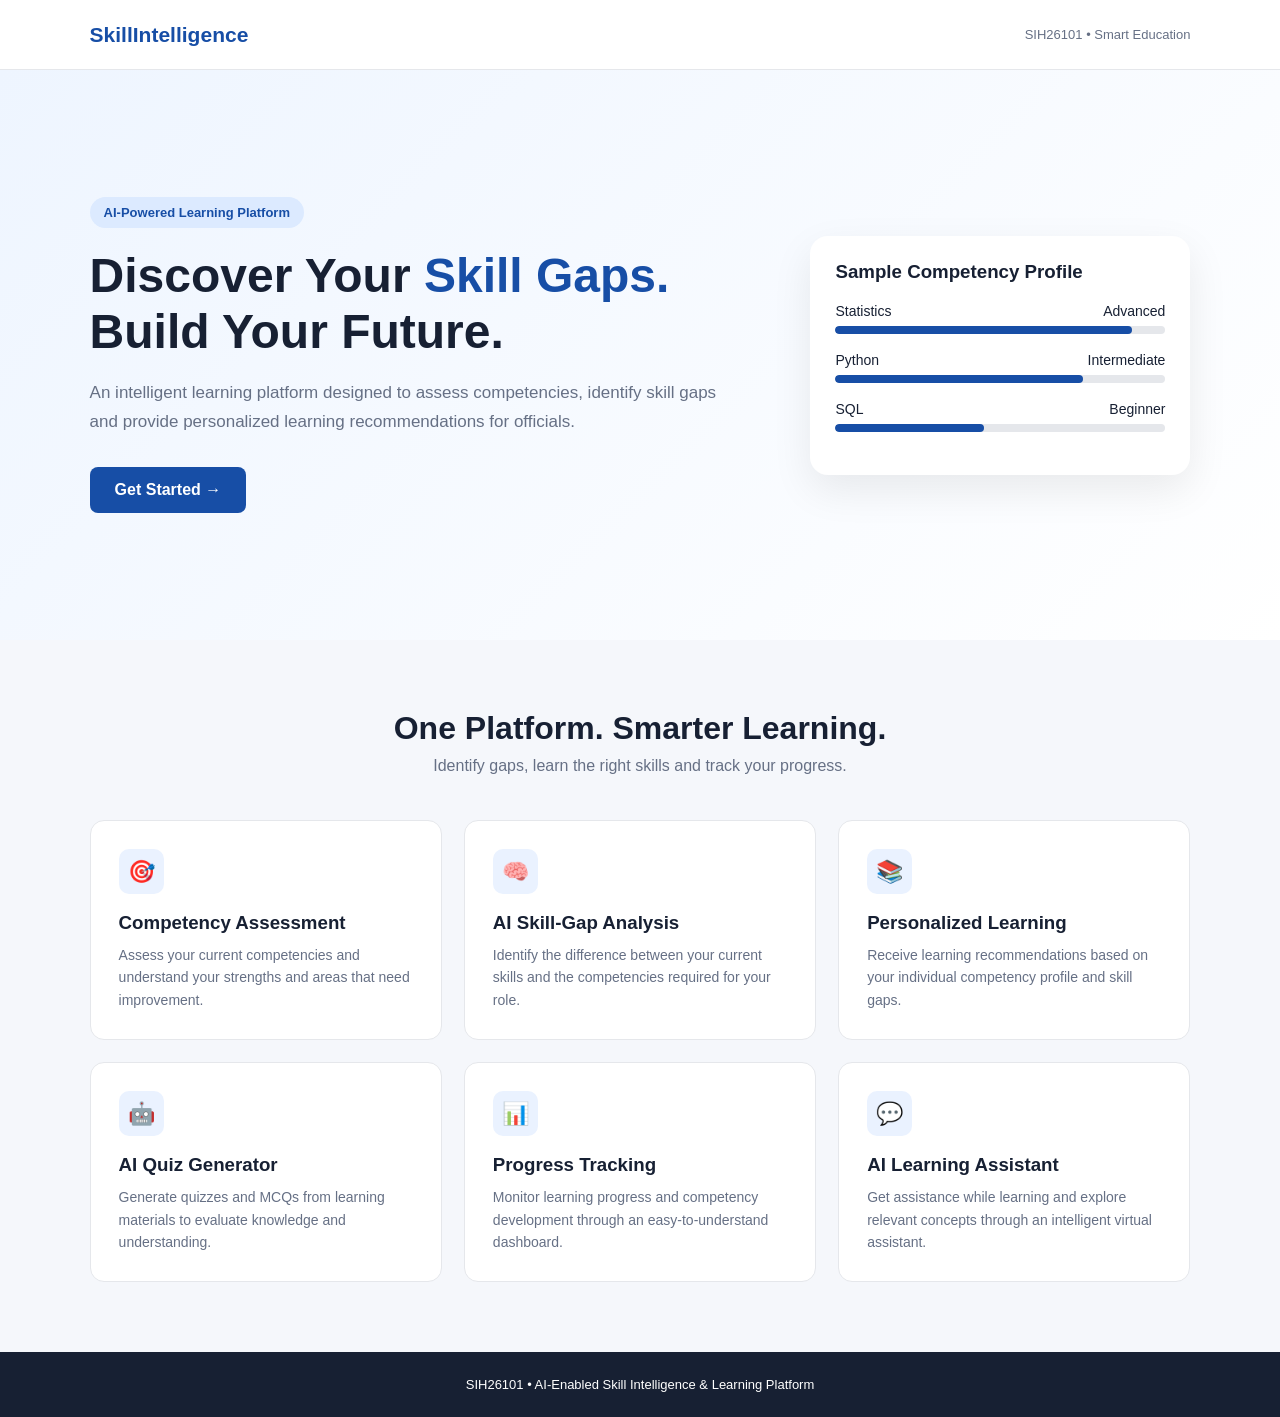
==== index.html @ ec2e2390 "Add initial HTML structure for learning platform This commit adds a complete HTML structure for the " ====
<!DOCTYPE html>
<html lang="en">
<head>
    <meta charset="UTF-8">
    <meta name="viewport" content="width=device-width, initial-scale=1.0">

    <title>Skill Intelligence & Learning Platform</title>

    <style>
        * {
            margin: 0;
            padding: 0;
            box-sizing: border-box;
            font-family: Arial, sans-serif;
        }

        body {
            background: #f5f7fb;
            color: #172033;
        }

        /* NAVBAR */
        nav {
            height: 70px;
            background: white;
            display: flex;
            align-items: center;
            justify-content: space-between;
            padding: 0 7%;
            border-bottom: 1px solid #e5e7eb;
        }

        .logo {
            font-size: 21px;
            font-weight: bold;
            color: #174ea6;
        }

        .nav-tag {
            font-size: 13px;
            color: #667085;
        }

        /* HERO */
        .hero {
            min-height: 570px;
            padding: 80px 7%;
            display: flex;
            align-items: center;
            justify-content: space-between;
            gap: 50px;
            background: linear-gradient(135deg, #eef5ff, #ffffff);
        }

        .hero-content {
            max-width: 650px;
        }

        .badge {
            display: inline-block;
            padding: 8px 14px;
            background: #dceaff;
            color: #174ea6;
            border-radius: 20px;
            font-size: 13px;
            font-weight: bold;
            margin-bottom: 20px;
        }

        .hero h1 {
            font-size: 48px;
            line-height: 1.15;
            margin-bottom: 20px;
        }

        .hero h1 span {
            color: #174ea6;
        }

        .hero p {
            font-size: 17px;
            line-height: 1.7;
            color: #667085;
            margin-bottom: 30px;
        }

        .btn {
            display: inline-block;
            padding: 14px 25px;
            background: #174ea6;
            color: white;
            text-decoration: none;
            border-radius: 8px;
            font-weight: bold;
        }

        .btn:hover {
            background: #123d82;
        }

        /* HERO VISUAL */
        .hero-card {
            width: 380px;
            background: white;
            border-radius: 18px;
            padding: 25px;
            box-shadow: 0 15px 40px rgba(0,0,0,0.08);
        }

        .hero-card h3 {
            margin-bottom: 20px;
        }

        .skill {
            margin: 18px 0;
        }

        .skill-top {
            display: flex;
            justify-content: space-between;
            font-size: 14px;
            margin-bottom: 7px;
        }

        .bar {
            height: 8px;
            background: #e5e7eb;
            border-radius: 10px;
            overflow: hidden;
        }

        .fill {
            height: 100%;
            background: #174ea6;
            border-radius: 10px;
        }

        .fill.python {
            width: 75%;
        }

        .fill.sql {
            width: 45%;
        }

        .fill.stats {
            width: 90%;
        }

        /* FEATURES */
        .features {
            padding: 70px 7%;
        }

        .section-title {
            text-align: center;
            margin-bottom: 45px;
        }

        .section-title h2 {
            font-size: 32px;
            margin-bottom: 10px;
        }

        .section-title p {
            color: #667085;
        }

        .feature-grid {
            display: grid;
            grid-template-columns: repeat(3, 1fr);
            gap: 22px;
        }

        .feature-card {
            background: white;
            padding: 28px;
            border-radius: 14px;
            border: 1px solid #e5e7eb;
        }

        .icon {
            width: 45px;
            height: 45px;
            background: #eaf2ff;
            color: #174ea6;
            display: flex;
            align-items: center;
            justify-content: center;
            border-radius: 10px;
            font-size: 22px;
            margin-bottom: 18px;
        }

        .feature-card h3 {
            margin-bottom: 10px;
        }

        .feature-card p {
            color: #667085;
            line-height: 1.6;
            font-size: 14px;
        }

        /* FOOTER */
        footer {
            background: #172033;
            color: white;
            text-align: center;
            padding: 25px;
            font-size: 13px;
        }

        /* MOBILE */
        @media (max-width: 850px) {

            .hero {
                flex-direction: column;
                text-align: center;
                padding-top: 60px;
            }

            .hero-card {
                width: 100%;
                max-width: 400px;
            }

            .hero h1 {
                font-size: 36px;
            }

            .feature-grid {
                grid-template-columns: 1fr;
            }

            .nav-tag {
                display: none;
            }
        }
    </style>
</head>

<body>

    <!-- NAVBAR -->
    <nav>
        <div class="logo">SkillIntelligence</div>
        <div class="nav-tag">SIH26101 • Smart Education</div>
    </nav>


    <!-- HERO SECTION -->
    <section class="hero">

        <div class="hero-content">

            <div class="badge">
                AI-Powered Learning Platform
            </div>

            <h1>
                Discover Your
                <span>Skill Gaps.</span>
                Build Your Future.
            </h1>

            <p>
                An intelligent learning platform designed to assess
                competencies, identify skill gaps and provide personalized
                learning recommendations for officials.
            </p>

            <a href="dashboard.html" class="btn">
                Get Started →
            </a>

        </div>


        <!-- DEMO SKILL CARD -->
        <div class="hero-card">

            <h3>Sample Competency Profile</h3>

            <div class="skill">

                <div class="skill-top">
                    <span>Statistics</span>
                    <span>Advanced</span>
                </div>

                <div class="bar">
                    <div class="fill stats"></div>
                </div>

            </div>


            <div class="skill">

                <div class="skill-top">
                    <span>Python</span>
                    <span>Intermediate</span>
                </div>

                <div class="bar">
                    <div class="fill python"></div>
                </div>

            </div>


            <div class="skill">

                <div class="skill-top">
                    <span>SQL</span>
                    <span>Beginner</span>
                </div>

                <div class="bar">
                    <div class="fill sql"></div>
                </div>

            </div>

        </div>

    </section>


    <!-- FEATURES -->
    <section class="features">

        <div class="section-title">

            <h2>One Platform. Smarter Learning.</h2>

            <p>
                Identify gaps, learn the right skills and track your progress.
            </p>

        </div>


        <div class="feature-grid">

            <div class="feature-card">

                <div class="icon">🎯</div>

                <h3>Competency Assessment</h3>

                <p>
                    Assess your current competencies and understand your
                    strengths and areas that need improvement.
                </p>

            </div>


            <div class="feature-card">

                <div class="icon">🧠</div>

                <h3>AI Skill-Gap Analysis</h3>

                <p>
                    Identify the difference between your current skills
                    and the competencies required for your role.
                </p>

            </div>


            <div class="feature-card">

                <div class="icon">📚</div>

                <h3>Personalized Learning</h3>

                <p>
                    Receive learning recommendations based on your
                    individual competency profile and skill gaps.
                </p>

            </div>


            <div class="feature-card">

                <div class="icon">🤖</div>

                <h3>AI Quiz Generator</h3>

                <p>
                    Generate quizzes and MCQs from learning materials
                    to evaluate knowledge and understanding.
                </p>

            </div>


            <div class="feature-card">

                <div class="icon">📊</div>

                <h3>Progress Tracking</h3>

                <p>
                    Monitor learning progress and competency development
                    through an easy-to-understand dashboard.
                </p>

            </div>


            <div class="feature-card">

                <div class="icon">💬</div>

                <h3>AI Learning Assistant</h3>

                <p>
                    Get assistance while learning and explore relevant
                    concepts through an intelligent virtual assistant.
                </p>

            </div>

        </div>

    </section>


    <!-- FOOTER -->
    <footer>

        SIH26101 • AI-Enabled Skill Intelligence & Learning Platform

    </footer>

</body>
</html>
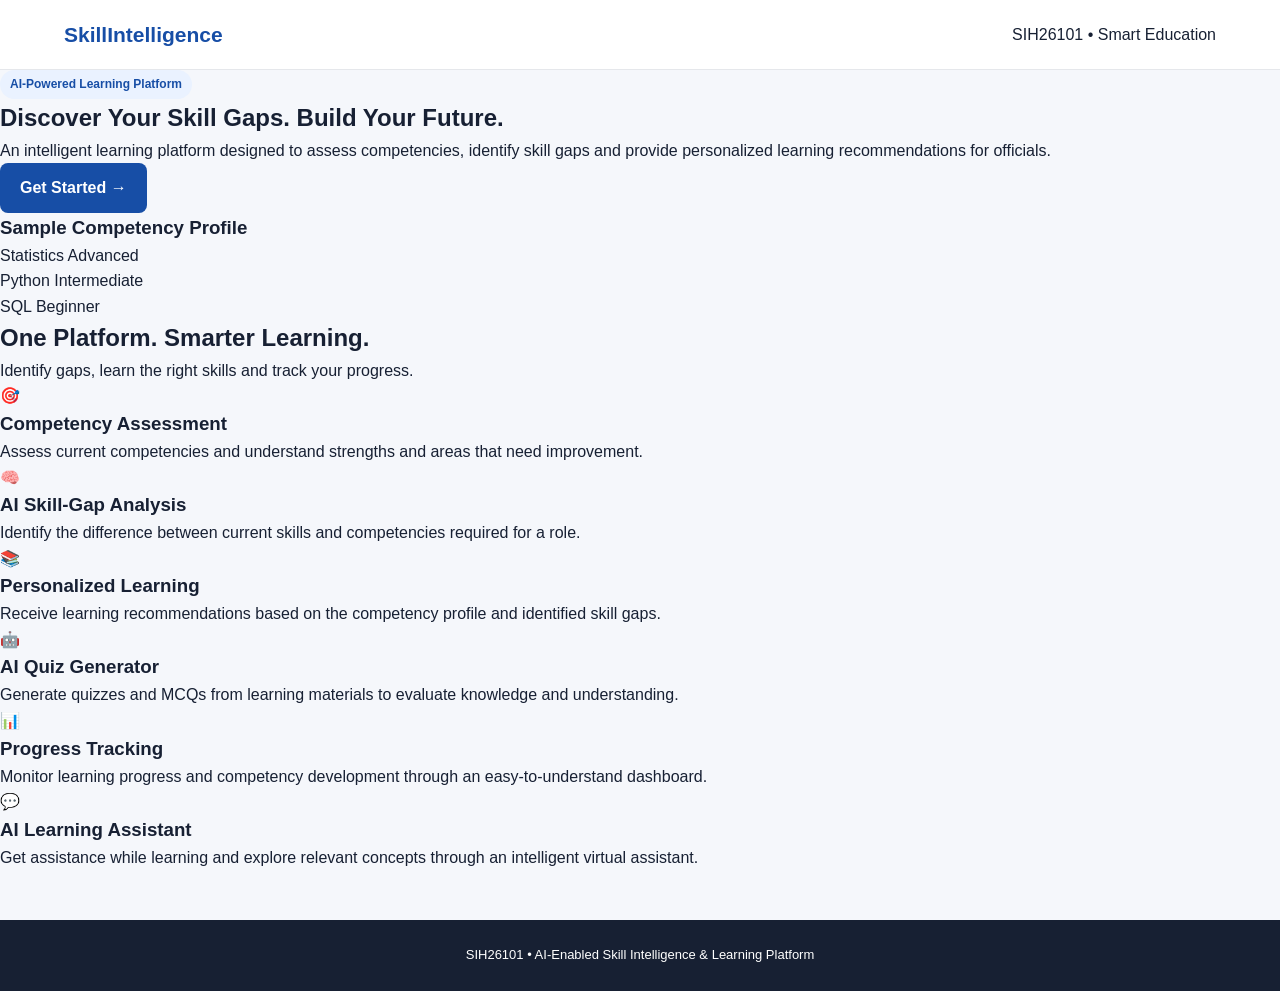
==== commit 6377aa25: "Revise index.html for SEO and layout improvements Updated the title and added a meta description for" ====
--- a/index.html
+++ b/index.html
@@ -4,436 +4,245 @@
     <meta charset="UTF-8">
     <meta name="viewport" content="width=device-width, initial-scale=1.0">
 
-    <title>Skill Intelligence & Learning Platform</title>
-
-    <style>
-        * {
-            margin: 0;
-            padding: 0;
-            box-sizing: border-box;
-            font-family: Arial, sans-serif;
-        }
-
-        body {
-            background: #f5f7fb;
-            color: #172033;
-        }
-
-        /* NAVBAR */
-        nav {
-            height: 70px;
-            background: white;
-            display: flex;
-            align-items: center;
-            justify-content: space-between;
-            padding: 0 7%;
-            border-bottom: 1px solid #e5e7eb;
-        }
-
-        .logo {
-            font-size: 21px;
-            font-weight: bold;
-            color: #174ea6;
-        }
-
-        .nav-tag {
-            font-size: 13px;
-            color: #667085;
-        }
-
-        /* HERO */
-        .hero {
-            min-height: 570px;
-            padding: 80px 7%;
-            display: flex;
-            align-items: center;
-            justify-content: space-between;
-            gap: 50px;
-            background: linear-gradient(135deg, #eef5ff, #ffffff);
-        }
-
-        .hero-content {
-            max-width: 650px;
-        }
-
-        .badge {
-            display: inline-block;
-            padding: 8px 14px;
-            background: #dceaff;
-            color: #174ea6;
-            border-radius: 20px;
-            font-size: 13px;
-            font-weight: bold;
-            margin-bottom: 20px;
-        }
-
-        .hero h1 {
-            font-size: 48px;
-            line-height: 1.15;
-            margin-bottom: 20px;
-        }
-
-        .hero h1 span {
-            color: #174ea6;
-        }
-
-        .hero p {
-            font-size: 17px;
-            line-height: 1.7;
-            color: #667085;
-            margin-bottom: 30px;
-        }
-
-        .btn {
-            display: inline-block;
-            padding: 14px 25px;
-            background: #174ea6;
-            color: white;
-            text-decoration: none;
-            border-radius: 8px;
-            font-weight: bold;
-        }
-
-        .btn:hover {
-            background: #123d82;
-        }
-
-        /* HERO VISUAL */
-        .hero-card {
-            width: 380px;
-            background: white;
-            border-radius: 18px;
-            padding: 25px;
-            box-shadow: 0 15px 40px rgba(0,0,0,0.08);
-        }
-
-        .hero-card h3 {
-            margin-bottom: 20px;
-        }
-
-        .skill {
-            margin: 18px 0;
-        }
-
-        .skill-top {
-            display: flex;
-            justify-content: space-between;
-            font-size: 14px;
-            margin-bottom: 7px;
-        }
-
-        .bar {
-            height: 8px;
-            background: #e5e7eb;
-            border-radius: 10px;
-            overflow: hidden;
-        }
-
-        .fill {
-            height: 100%;
-            background: #174ea6;
-            border-radius: 10px;
-        }
-
-        .fill.python {
-            width: 75%;
-        }
-
-        .fill.sql {
-            width: 45%;
-        }
-
-        .fill.stats {
-            width: 90%;
-        }
-
-        /* FEATURES */
-        .features {
-            padding: 70px 7%;
-        }
-
-        .section-title {
-            text-align: center;
-            margin-bottom: 45px;
-        }
-
-        .section-title h2 {
-            font-size: 32px;
-            margin-bottom: 10px;
-        }
-
-        .section-title p {
-            color: #667085;
-        }
-
-        .feature-grid {
-            display: grid;
-            grid-template-columns: repeat(3, 1fr);
-            gap: 22px;
-        }
-
-        .feature-card {
-            background: white;
-            padding: 28px;
-            border-radius: 14px;
-            border: 1px solid #e5e7eb;
-        }
-
-        .icon {
-            width: 45px;
-            height: 45px;
-            background: #eaf2ff;
-            color: #174ea6;
-            display: flex;
-            align-items: center;
-            justify-content: center;
-            border-radius: 10px;
-            font-size: 22px;
-            margin-bottom: 18px;
-        }
-
-        .feature-card h3 {
-            margin-bottom: 10px;
-        }
-
-        .feature-card p {
-            color: #667085;
-            line-height: 1.6;
-            font-size: 14px;
-        }
-
-        /* FOOTER */
-        footer {
-            background: #172033;
-            color: white;
-            text-align: center;
-            padding: 25px;
-            font-size: 13px;
-        }
-
-        /* MOBILE */
-        @media (max-width: 850px) {
-
-            .hero {
-                flex-direction: column;
-                text-align: center;
-                padding-top: 60px;
-            }
-
-            .hero-card {
-                width: 100%;
-                max-width: 400px;
-            }
-
-            .hero h1 {
-                font-size: 36px;
-            }
-
-            .feature-grid {
-                grid-template-columns: 1fr;
-            }
-
-            .nav-tag {
-                display: none;
-            }
-        }
-    </style>
+    <meta name="description"
+        content="AI-enabled Skill Intelligence and Learning Platform for competency assessment, skill-gap analysis and personalized learning.">
+
+    <title>SkillIntelligence | SIH26101</title>
+
+    <!-- Common website design -->
+    <link rel="stylesheet" href="styles.css">
 </head>
 
 <body>
 
-    <!-- NAVBAR -->
-    <nav>
-        <div class="logo">SkillIntelligence</div>
-        <div class="nav-tag">SIH26101 • Smart Education</div>
+    <!-- =========================
+         NAVBAR
+         ========================= -->
+    <nav class="navbar">
+
+        <a href="index.html" class="logo">
+            SkillIntelligence
+        </a>
+
+        <div class="nav-tag">
+            SIH26101 • Smart Education
+        </div>
+
     </nav>
 
 
-    <!-- HERO SECTION -->
-    <section class="hero">
-
-        <div class="hero-content">
-
-            <div class="badge">
-                AI-Powered Learning Platform
-            </div>
-
-            <h1>
-                Discover Your
-                <span>Skill Gaps.</span>
-                Build Your Future.
-            </h1>
-
-            <p>
-                An intelligent learning platform designed to assess
-                competencies, identify skill gaps and provide personalized
-                learning recommendations for officials.
-            </p>
-
-            <a href="dashboard.html" class="btn">
-                Get Started →
-            </a>
-
-        </div>
-
-
-        <!-- DEMO SKILL CARD -->
-        <div class="hero-card">
-
-            <h3>Sample Competency Profile</h3>
-
-            <div class="skill">
-
-                <div class="skill-top">
-                    <span>Statistics</span>
-                    <span>Advanced</span>
-                </div>
-
-                <div class="bar">
-                    <div class="fill stats"></div>
-                </div>
-
-            </div>
-
-
-            <div class="skill">
-
-                <div class="skill-top">
-                    <span>Python</span>
-                    <span>Intermediate</span>
-                </div>
-
-                <div class="bar">
-                    <div class="fill python"></div>
-                </div>
-
-            </div>
-
-
-            <div class="skill">
-
-                <div class="skill-top">
-                    <span>SQL</span>
-                    <span>Beginner</span>
-                </div>
-
-                <div class="bar">
-                    <div class="fill sql"></div>
-                </div>
-
-            </div>
-
-        </div>
-
-    </section>
-
-
-    <!-- FEATURES -->
-    <section class="features">
-
-        <div class="section-title">
-
-            <h2>One Platform. Smarter Learning.</h2>
-
-            <p>
-                Identify gaps, learn the right skills and track your progress.
-            </p>
-
-        </div>
-
-
-        <div class="feature-grid">
-
-            <div class="feature-card">
-
-                <div class="icon">🎯</div>
-
-                <h3>Competency Assessment</h3>
+    <!-- =========================
+         MAIN CONTENT
+         ========================= -->
+    <main>
+
+        <!-- HERO -->
+        <section class="hero">
+
+            <div class="hero-content">
+
+                <div class="badge">
+                    AI-Powered Learning Platform
+                </div>
+
+                <h1>
+                    Discover Your
+                    <span>Skill Gaps.</span>
+                    Build Your Future.
+                </h1>
 
                 <p>
-                    Assess your current competencies and understand your
-                    strengths and areas that need improvement.
+                    An intelligent learning platform designed to assess
+                    competencies, identify skill gaps and provide personalized
+                    learning recommendations for officials.
                 </p>
 
-            </div>
-
-
-            <div class="feature-card">
-
-                <div class="icon">🧠</div>
-
-                <h3>AI Skill-Gap Analysis</h3>
+                <a href="dashboard.html" class="btn">
+                    Get Started →
+                </a>
+
+            </div>
+
+
+            <!-- SAMPLE COMPETENCY PROFILE -->
+            <div class="hero-card">
+
+                <h3>
+                    Sample Competency Profile
+                </h3>
+
+                <div class="skill">
+
+                    <div class="skill-top">
+                        <span>Statistics</span>
+                        <span>Advanced</span>
+                    </div>
+
+                    <div class="bar">
+                        <div class="fill stats"></div>
+                    </div>
+
+                </div>
+
+
+                <div class="skill">
+
+                    <div class="skill-top">
+                        <span>Python</span>
+                        <span>Intermediate</span>
+                    </div>
+
+                    <div class="bar">
+                        <div class="fill python"></div>
+                    </div>
+
+                </div>
+
+
+                <div class="skill">
+
+                    <div class="skill-top">
+                        <span>SQL</span>
+                        <span>Beginner</span>
+                    </div>
+
+                    <div class="bar">
+                        <div class="fill sql"></div>
+                    </div>
+
+                </div>
+
+            </div>
+
+        </section>
+
+
+        <!-- =========================
+             FEATURES
+             ========================= -->
+        <section class="features">
+
+            <div class="section-title">
+
+                <h2>
+                    One Platform. Smarter Learning.
+                </h2>
 
                 <p>
-                    Identify the difference between your current skills
-                    and the competencies required for your role.
+                    Identify gaps, learn the right skills and track your progress.
                 </p>
 
             </div>
 
 
-            <div class="feature-card">
-
-                <div class="icon">📚</div>
-
-                <h3>Personalized Learning</h3>
-
-                <p>
-                    Receive learning recommendations based on your
-                    individual competency profile and skill gaps.
-                </p>
-
-            </div>
-
-
-            <div class="feature-card">
-
-                <div class="icon">🤖</div>
-
-                <h3>AI Quiz Generator</h3>
-
-                <p>
-                    Generate quizzes and MCQs from learning materials
-                    to evaluate knowledge and understanding.
-                </p>
-
-            </div>
-
-
-            <div class="feature-card">
-
-                <div class="icon">📊</div>
-
-                <h3>Progress Tracking</h3>
-
-                <p>
-                    Monitor learning progress and competency development
-                    through an easy-to-understand dashboard.
-                </p>
-
-            </div>
-
-
-            <div class="feature-card">
-
-                <div class="icon">💬</div>
-
-                <h3>AI Learning Assistant</h3>
-
-                <p>
-                    Get assistance while learning and explore relevant
-                    concepts through an intelligent virtual assistant.
-                </p>
-
-            </div>
-
-        </div>
-
-    </section>
-
-
-    <!-- FOOTER -->
-    <footer>
+            <div class="feature-grid">
+
+                <div class="feature-card">
+
+                    <div class="icon">🎯</div>
+
+                    <h3>
+                        Competency Assessment
+                    </h3>
+
+                    <p>
+                        Assess current competencies and understand strengths
+                        and areas that need improvement.
+                    </p>
+
+                </div>
+
+
+                <div class="feature-card">
+
+                    <div class="icon">🧠</div>
+
+                    <h3>
+                        AI Skill-Gap Analysis
+                    </h3>
+
+                    <p>
+                        Identify the difference between current skills and
+                        competencies required for a role.
+                    </p>
+
+                </div>
+
+
+                <div class="feature-card">
+
+                    <div class="icon">📚</div>
+
+                    <h3>
+                        Personalized Learning
+                    </h3>
+
+                    <p>
+                        Receive learning recommendations based on the
+                        competency profile and identified skill gaps.
+                    </p>
+
+                </div>
+
+
+                <div class="feature-card">
+
+                    <div class="icon">🤖</div>
+
+                    <h3>
+                        AI Quiz Generator
+                    </h3>
+
+                    <p>
+                        Generate quizzes and MCQs from learning materials
+                        to evaluate knowledge and understanding.
+                    </p>
+
+                </div>
+
+
+                <div class="feature-card">
+
+                    <div class="icon">📊</div>
+
+                    <h3>
+                        Progress Tracking
+                    </h3>
+
+                    <p>
+                        Monitor learning progress and competency development
+                        through an easy-to-understand dashboard.
+                    </p>
+
+                </div>
+
+
+                <div class="feature-card">
+
+                    <div class="icon">💬</div>
+
+                    <h3>
+                        AI Learning Assistant
+                    </h3>
+
+                    <p>
+                        Get assistance while learning and explore relevant
+                        concepts through an intelligent virtual assistant.
+                    </p>
+
+                </div>
+
+            </div>
+
+        </section>
+
+    </main>
+
+
+    <!-- =========================
+         FOOTER
+         ========================= -->
+    <footer class="footer">
 
         SIH26101 • AI-Enabled Skill Intelligence & Learning Platform
 
--- a/styles.css
+++ b/styles.css
@@ -0,0 +1,841 @@
+/* =========================================================
+   SIH26101 - COMMON WEBSITE DESIGN SYSTEM
+   This file is shared by all pages.
+   ========================================================= */
+
+:root {
+    --primary: #174ea6;
+    --primary-dark: #123d82;
+    --primary-light: #eaf2ff;
+
+    --background: #f5f7fb;
+    --surface: #ffffff;
+
+    --text: #172033;
+    --text-light: #667085;
+    --text-muted: #98a2b3;
+
+    --border: #e5e7eb;
+    --success: #16803c;
+    --warning: #b54708;
+    --danger: #d92d20;
+
+    --radius-sm: 8px;
+    --radius-md: 12px;
+    --radius-lg: 18px;
+
+    --shadow-sm: 0 2px 8px rgba(0, 0, 0, 0.05);
+    --shadow-md: 0 8px 25px rgba(0, 0, 0, 0.07);
+    --shadow-lg: 0 15px 40px rgba(0, 0, 0, 0.08);
+
+    --max-width: 1200px;
+}
+
+
+/* =========================================================
+   RESET
+   ========================================================= */
+
+* {
+    margin: 0;
+    padding: 0;
+    box-sizing: border-box;
+}
+
+html {
+    scroll-behavior: smooth;
+}
+
+body {
+    font-family: Arial, Helvetica, sans-serif;
+    background: var(--background);
+    color: var(--text);
+    line-height: 1.6;
+}
+
+a {
+    color: inherit;
+    text-decoration: none;
+}
+
+button,
+input,
+select,
+textarea {
+    font: inherit;
+}
+
+button {
+    cursor: pointer;
+}
+
+img {
+    max-width: 100%;
+    display: block;
+}
+
+
+/* =========================================================
+   COMMON CONTAINER
+   ========================================================= */
+
+.container {
+    width: 90%;
+    max-width: var(--max-width);
+    margin: 0 auto;
+}
+
+
+/* =========================================================
+   NAVBAR
+   ========================================================= */
+
+.navbar {
+    min-height: 70px;
+    background: var(--surface);
+    border-bottom: 1px solid var(--border);
+
+    display: flex;
+    align-items: center;
+    justify-content: space-between;
+
+    padding: 0 5%;
+}
+
+.logo {
+    font-size: 21px;
+    font-weight: 700;
+    color: var(--primary);
+}
+
+.nav-links {
+    display: flex;
+    align-items: center;
+    gap: 22px;
+}
+
+.nav-links a {
+    color: var(--text-light);
+    font-size: 14px;
+    font-weight: 600;
+    transition: 0.2s;
+}
+
+.nav-links a:hover,
+.nav-links a.active {
+    color: var(--primary);
+}
+
+
+/* =========================================================
+   BUTTONS
+   ========================================================= */
+
+.btn {
+    display: inline-flex;
+    align-items: center;
+    justify-content: center;
+    gap: 8px;
+
+    padding: 12px 20px;
+
+    border: none;
+    border-radius: var(--radius-sm);
+
+    background: var(--primary);
+    color: white;
+
+    font-weight: 700;
+    cursor: pointer;
+
+    transition: 0.2s;
+}
+
+.btn:hover {
+    background: var(--primary-dark);
+    transform: translateY(-1px);
+}
+
+.btn-secondary {
+    background: var(--primary-light);
+    color: var(--primary);
+}
+
+.btn-secondary:hover {
+    background: #dceaff;
+}
+
+.btn-outline {
+    background: transparent;
+    color: var(--primary);
+    border: 1px solid var(--primary);
+}
+
+.btn-outline:hover {
+    background: var(--primary-light);
+}
+
+.btn-danger {
+    background: var(--danger);
+}
+
+.btn-success {
+    background: var(--success);
+}
+
+
+/* =========================================================
+   PAGE HEADER
+   ========================================================= */
+
+.page-header {
+    padding: 35px 0 25px;
+}
+
+.page-header h1 {
+    font-size: 32px;
+    margin-bottom: 7px;
+}
+
+.page-header p {
+    color: var(--text-light);
+}
+
+
+/* =========================================================
+   CARDS
+   ========================================================= */
+
+.card {
+    background: var(--surface);
+    border: 1px solid var(--border);
+    border-radius: var(--radius-md);
+    padding: 24px;
+    box-shadow: var(--shadow-sm);
+}
+
+.card:hover {
+    box-shadow: var(--shadow-md);
+}
+
+.card-title {
+    font-size: 20px;
+    margin-bottom: 8px;
+}
+
+.card-text {
+    color: var(--text-light);
+}
+
+
+/* =========================================================
+   GRID
+   ========================================================= */
+
+.grid {
+    display: grid;
+    gap: 20px;
+}
+
+.grid-2 {
+    grid-template-columns: repeat(2, 1fr);
+}
+
+.grid-3 {
+    grid-template-columns: repeat(3, 1fr);
+}
+
+.grid-4 {
+    grid-template-columns: repeat(4, 1fr);
+}
+
+
+/* =========================================================
+   DASHBOARD SIDEBAR
+   ========================================================= */
+
+.dashboard-layout {
+    display: flex;
+    min-height: calc(100vh - 70px);
+}
+
+.sidebar {
+    width: 245px;
+    background: var(--surface);
+    border-right: 1px solid var(--border);
+    padding: 25px 15px;
+    flex-shrink: 0;
+}
+
+.sidebar-title {
+    font-size: 12px;
+    color: var(--text-muted);
+    text-transform: uppercase;
+    font-weight: 700;
+    padding: 0 12px;
+    margin-bottom: 10px;
+}
+
+.sidebar a {
+    display: flex;
+    align-items: center;
+    gap: 10px;
+
+    padding: 12px;
+    margin-bottom: 4px;
+
+    border-radius: var(--radius-sm);
+
+    color: var(--text-light);
+    font-size: 14px;
+    font-weight: 600;
+}
+
+.sidebar a:hover,
+.sidebar a.active {
+    background: var(--primary-light);
+    color: var(--primary);
+}
+
+.main-content {
+    flex: 1;
+    padding: 30px 5%;
+    min-width: 0;
+}
+
+
+/* =========================================================
+   STAT CARDS
+   ========================================================= */
+
+.stat-card {
+    background: var(--surface);
+    border: 1px solid var(--border);
+    border-radius: var(--radius-md);
+    padding: 20px;
+}
+
+.stat-label {
+    color: var(--text-light);
+    font-size: 13px;
+    margin-bottom: 6px;
+}
+
+.stat-value {
+    font-size: 28px;
+    font-weight: 700;
+}
+
+.stat-change {
+    font-size: 12px;
+    margin-top: 5px;
+}
+
+.stat-change.positive {
+    color: var(--success);
+}
+
+.stat-change.warning {
+    color: var(--warning);
+}
+
+
+/* =========================================================
+   PROGRESS BAR
+   ========================================================= */
+
+.progress-wrapper {
+    margin: 15px 0;
+}
+
+.progress-header {
+    display: flex;
+    justify-content: space-between;
+    gap: 10px;
+
+    font-size: 14px;
+    margin-bottom: 7px;
+}
+
+.progress-bar {
+    width: 100%;
+    height: 9px;
+
+    background: #e5e7eb;
+    border-radius: 20px;
+    overflow: hidden;
+}
+
+.progress-fill {
+    height: 100%;
+    background: var(--primary);
+    border-radius: 20px;
+
+    transition: width 0.5s ease;
+}
+
+
+/* =========================================================
+   BADGES
+   ========================================================= */
+
+.badge {
+    display: inline-flex;
+    align-items: center;
+
+    padding: 5px 10px;
+
+    border-radius: 20px;
+
+    background: var(--primary-light);
+    color: var(--primary);
+
+    font-size: 12px;
+    font-weight: 700;
+}
+
+.badge-success {
+    background: #e7f6ec;
+    color: var(--success);
+}
+
+.badge-warning {
+    background: #fff4e5;
+    color: var(--warning);
+}
+
+.badge-danger {
+    background: #feeceb;
+    color: var(--danger);
+}
+
+
+/* =========================================================
+   FORMS
+   ========================================================= */
+
+.form-group {
+    margin-bottom: 18px;
+}
+
+.form-label {
+    display: block;
+    margin-bottom: 7px;
+
+    font-size: 14px;
+    font-weight: 700;
+}
+
+.form-control {
+    width: 100%;
+
+    padding: 12px 14px;
+
+    background: white;
+    border: 1px solid var(--border);
+    border-radius: var(--radius-sm);
+
+    color: var(--text);
+    outline: none;
+
+    transition: 0.2s;
+}
+
+.form-control:focus {
+    border-color: var(--primary);
+    box-shadow: 0 0 0 3px rgba(23, 78, 166, 0.1);
+}
+
+textarea.form-control {
+    min-height: 120px;
+    resize: vertical;
+}
+
+
+/* =========================================================
+   SKILL GAP
+   ========================================================= */
+
+.skill-item {
+    padding: 18px 0;
+    border-bottom: 1px solid var(--border);
+}
+
+.skill-item:last-child {
+    border-bottom: none;
+}
+
+.skill-info {
+    display: flex;
+    justify-content: space-between;
+    gap: 15px;
+    margin-bottom: 8px;
+}
+
+.skill-name {
+    font-weight: 700;
+}
+
+.skill-level {
+    color: var(--text-light);
+    font-size: 13px;
+}
+
+
+/* =========================================================
+   RECOMMENDATION CARDS
+   ========================================================= */
+
+.recommendation-card {
+    background: var(--surface);
+    border: 1px solid var(--border);
+    border-radius: var(--radius-md);
+
+    padding: 22px;
+
+    display: flex;
+    flex-direction: column;
+    gap: 12px;
+}
+
+.recommendation-card h3 {
+    font-size: 18px;
+}
+
+.recommendation-card p {
+    color: var(--text-light);
+    font-size: 14px;
+}
+
+
+/* =========================================================
+   QUIZ
+   ========================================================= */
+
+.quiz-question {
+    background: var(--surface);
+    border: 1px solid var(--border);
+    border-radius: var(--radius-md);
+
+    padding: 25px;
+    margin-bottom: 20px;
+}
+
+.quiz-question h3 {
+    margin-bottom: 18px;
+}
+
+.quiz-option {
+    display: block;
+
+    width: 100%;
+
+    padding: 13px 15px;
+    margin-bottom: 10px;
+
+    text-align: left;
+
+    background: white;
+    border: 1px solid var(--border);
+    border-radius: var(--radius-sm);
+
+    transition: 0.2s;
+}
+
+.quiz-option:hover {
+    border-color: var(--primary);
+    background: var(--primary-light);
+}
+
+.quiz-option.selected {
+    border-color: var(--primary);
+    background: var(--primary-light);
+}
+
+
+/* =========================================================
+   TABLE
+   ========================================================= */
+
+.table-wrapper {
+    width: 100%;
+    overflow-x: auto;
+}
+
+.data-table {
+    width: 100%;
+    border-collapse: collapse;
+    background: var(--surface);
+}
+
+.data-table th,
+.data-table td {
+    padding: 14px;
+    text-align: left;
+    border-bottom: 1px solid var(--border);
+}
+
+.data-table th {
+    font-size: 13px;
+    color: var(--text-light);
+    background: #fafbfc;
+}
+
+.data-table td {
+    font-size: 14px;
+}
+
+
+/* =========================================================
+   ALERTS
+   ========================================================= */
+
+.alert {
+    padding: 14px 16px;
+    border-radius: var(--radius-sm);
+    margin-bottom: 18px;
+    font-size: 14px;
+}
+
+.alert-info {
+    background: var(--primary-light);
+    color: var(--primary);
+}
+
+.alert-success {
+    background: #e7f6ec;
+    color: var(--success);
+}
+
+.alert-warning {
+    background: #fff4e5;
+    color: var(--warning);
+}
+
+.alert-danger {
+    background: #feeceb;
+    color: var(--danger);
+}
+
+
+/* =========================================================
+   AI ASSISTANT
+   ========================================================= */
+
+.ai-box {
+    background: linear-gradient(135deg, #eef5ff, #ffffff);
+    border: 1px solid #dceaff;
+    border-radius: var(--radius-lg);
+    padding: 25px;
+}
+
+.ai-icon {
+    width: 45px;
+    height: 45px;
+
+    display: flex;
+    align-items: center;
+    justify-content: center;
+
+    background: var(--primary-light);
+    color: var(--primary);
+
+    border-radius: 10px;
+    margin-bottom: 15px;
+
+    font-size: 22px;
+}
+
+
+/* =========================================================
+   EMPTY STATE
+   ========================================================= */
+
+.empty-state {
+    text-align: center;
+    padding: 50px 20px;
+    color: var(--text-light);
+}
+
+.empty-state h3 {
+    color: var(--text);
+    margin-bottom: 8px;
+}
+
+
+/* =========================================================
+   LOADING
+   ========================================================= */
+
+.loading {
+    text-align: center;
+    padding: 30px;
+    color: var(--text-light);
+}
+
+
+/* =========================================================
+   FOOTER
+   ========================================================= */
+
+.footer {
+    background: var(--text);
+    color: white;
+    text-align: center;
+    padding: 25px;
+
+    font-size: 13px;
+    margin-top: 50px;
+}
+
+
+/* =========================================================
+   UTILITY CLASSES
+   ========================================================= */
+
+.text-center {
+    text-align: center;
+}
+
+.text-right {
+    text-align: right;
+}
+
+.text-muted {
+    color: var(--text-light);
+}
+
+.text-primary {
+    color: var(--primary);
+}
+
+.text-success {
+    color: var(--success);
+}
+
+.text-danger {
+    color: var(--danger);
+}
+
+.mt-10 {
+    margin-top: 10px;
+}
+
+.mt-20 {
+    margin-top: 20px;
+}
+
+.mt-30 {
+    margin-top: 30px;
+}
+
+.mb-10 {
+    margin-bottom: 10px;
+}
+
+.mb-20 {
+    margin-bottom: 20px;
+}
+
+.mb-30 {
+    margin-bottom: 30px;
+}
+
+
+/* =========================================================
+   RESPONSIVE / MOBILE
+   ========================================================= */
+
+@media (max-width: 900px) {
+
+    .grid-4 {
+        grid-template-columns: repeat(2, 1fr);
+    }
+
+    .grid-3 {
+        grid-template-columns: repeat(2, 1fr);
+    }
+
+    .sidebar {
+        width: 210px;
+    }
+}
+
+
+@media (max-width: 700px) {
+
+    .navbar {
+        min-height: 60px;
+        padding: 0 20px;
+    }
+
+    .nav-links {
+        display: none;
+    }
+
+    .dashboard-layout {
+        display: block;
+    }
+
+    .sidebar {
+        width: 100%;
+        border-right: none;
+        border-bottom: 1px solid var(--border);
+
+        display: flex;
+        overflow-x: auto;
+
+        padding: 10px;
+    }
+
+    .sidebar-title {
+        display: none;
+    }
+
+    .sidebar a {
+        white-space: nowrap;
+        margin: 0 3px;
+    }
+
+    .main-content {
+        padding: 25px 20px;
+    }
+
+    .grid-2,
+    .grid-3,
+    .grid-4 {
+        grid-template-columns: 1fr;
+    }
+
+    .page-header h1 {
+        font-size: 26px;
+    }
+
+    .card {
+        padding: 18px;
+    }
+
+    .data-table {
+        min-width: 650px;
+    }
+}
+
+
+@media (max-width: 480px) {
+
+    .logo {
+        font-size: 18px;
+    }
+
+    .btn {
+        width: 100%;
+    }
+
+    .page-header {
+        padding-top: 25px;
+    }
+
+    .stat-value {
+        font-size: 24px;
+    }
+               }
